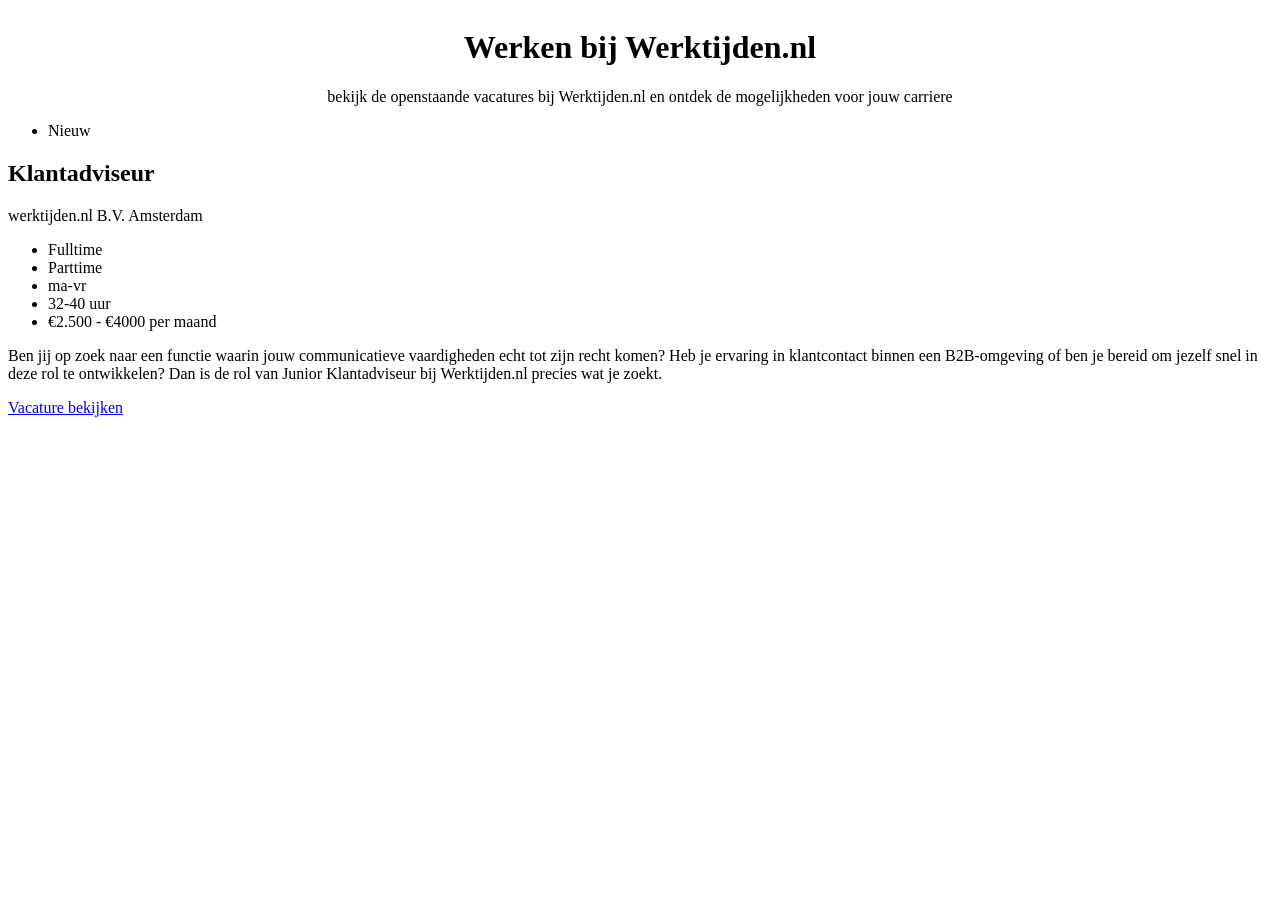
==== index.html @ 9edf55e2 "#2 geprobeerd alles netjes te maken" ====
<!DOCTYPE html>
<html lang="en">
<head>
    <meta charset="UTF-8">
    <meta name="viewport" content="width=device-width, initial-scale=1.0">
    <title>Vacature</title>
    <link rel="stylesheet" href="werktijden.css">
</head>
<body>
    <div class="header-werktijden">
        <h1>Werken bij Werktijden.nl
            <span class="werktijden-groen"></span>
        </h1>
    </div>
    <div class="header-text">
        bekijk de openstaande vacatures bij Werktijden.nl en ontdek de mogelijkheden voor jouw carriere
    </div>
    <section class="card-container">
        <ul>
            <li :marker>
                Nieuw
            </li>
        </ul>

        <h2>Klantadviseur</h2>
        <p>werktijden.nl B.V. Amsterdam</p>

        <ul>
            <li :marker>Fulltime</li>
            <li :marker>Parttime</li>
            <li :marker>ma-vr</li>
            <li :marker>32-40 uur</li>
            <li :marker>€2.500 - €4000 per maand</li>
        </ul>

        <p>Ben jij op zoek naar een functie waarin jouw communicatieve vaardigheden echt tot zijn recht komen? Heb je ervaring in klantcontact binnen een B2B-omgeving of ben je bereid om jezelf snel in deze rol te ontwikkelen? Dan is de rol van Junior Klantadviseur bij Werktijden.nl precies wat je zoekt.</p>
        <a href="detail-pagina.html">Vacature bekijken</a>
    </section>
</body>
</html>
---- werktijden.css ----
.header-werktijden,
.header-text{
    display: flex;
    justify-content: center;
}
.werktijden-groen{
    color: hsl(161, 94%, 30%);
}
card-container{
    display: flex;
    flex-direction: column;
    
}
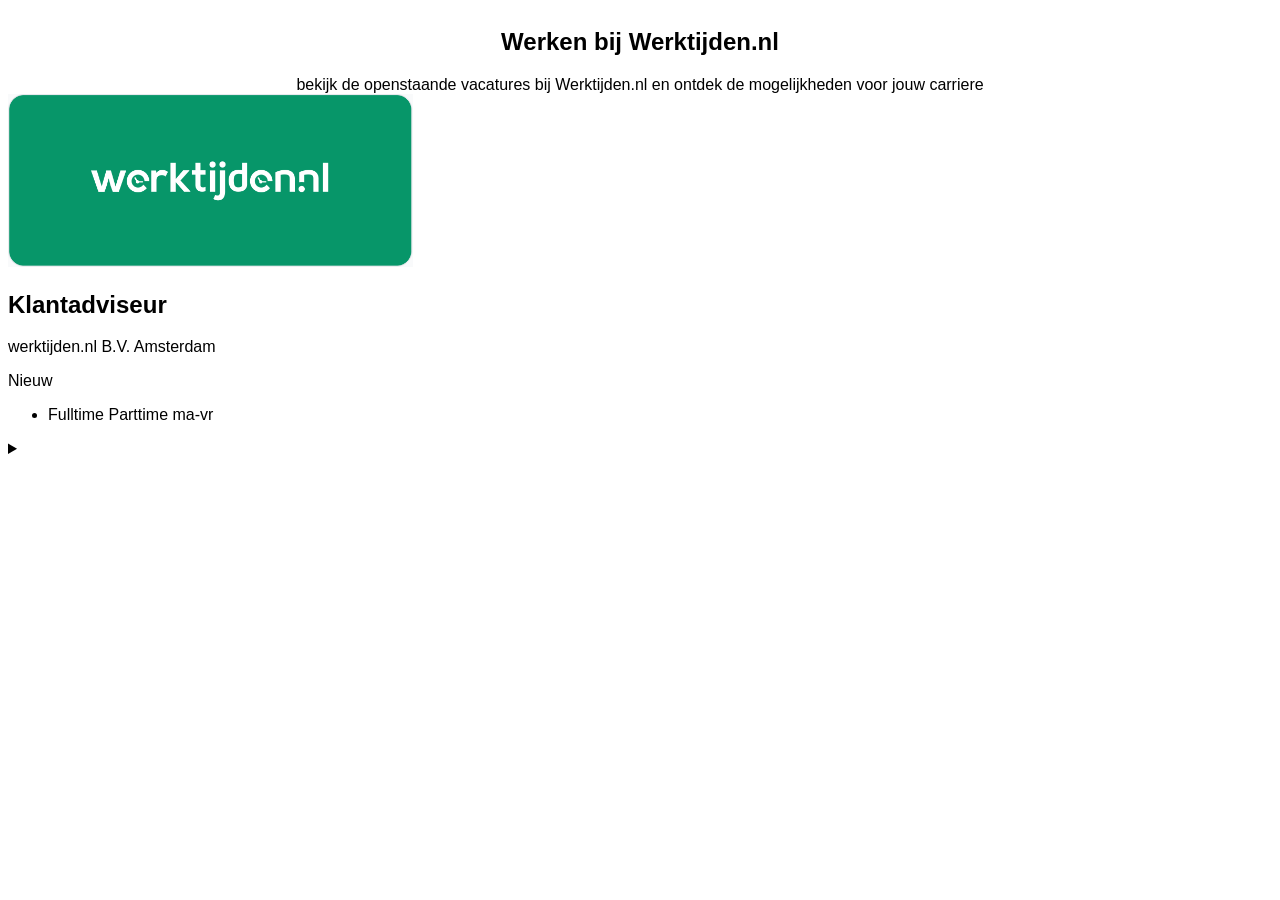
==== commit 9192fe1f: "#2 html verbeterd" ====
--- a/index.html
+++ b/index.html
@@ -4,37 +4,57 @@
     <meta charset="UTF-8">
     <meta name="viewport" content="width=device-width, initial-scale=1.0">
     <title>Vacature</title>
+    <link rel="stylesheet" href="styleguide-werktijden.css">
     <link rel="stylesheet" href="werktijden.css">
 </head>
 <body>
-    <div class="header-werktijden">
-        <h1>Werken bij Werktijden.nl
-            <span class="werktijden-groen"></span>
+    <article class="header-werktijden">
+        <h1>Werken bij
+            <span class="werktijden-green">Werktijden.nl</span>
         </h1>
-    </div>
-    <div class="header-text">
+    </article>
+
+    <article class="header-text">
         bekijk de openstaande vacatures bij Werktijden.nl en ontdek de mogelijkheden voor jouw carriere
-    </div>
+    </article>
+
     <section class="card-container">
-        <ul>
-            <li :marker>
-                Nieuw
-            </li>
-        </ul>
+        <img src="img/Scherm­afbeelding 2026-01-10 om 09.10.29.png" width="405px" alt="">
+        <article class="job-header">
+            <article class="job-title">
+                <h2>Klantadviseur</h2>
+                <p>werktijden.nl B.V. Amsterdam</p>
+            </article>
+            <p class="border-new">
+                <span class="title-new">Nieuw</span>
+            </p>
+        </article>
 
-        <h2>Klantadviseur</h2>
-        <p>werktijden.nl B.V. Amsterdam</p>
+        <article class="employment-primary-info">
+            <ul>
+                <li>
+                    <span class="primary-info">Fulltime</span>
+                    <span class="primary-info">Parttime</span>
+                    <span class="primary-info">ma-vr</span>
+                </li>
+            </ul>
+        </article>
+        <details>
+            <summary class="click-for-more"></summary>
 
-        <ul>
-            <li :marker>Fulltime</li>
-            <li :marker>Parttime</li>
-            <li :marker>ma-vr</li>
-            <li :marker>32-40 uur</li>
-            <li :marker>€2.500 - €4000 per maand</li>
-        </ul>
+            <p class="info-vacancy">Ben jij op zoek naar een functie waarin jouw communicatieve vaardigheden echt tot zijn recht komen? Heb je ervaring in klantcontact binnen een B2B-omgeving of ben je bereid om jezelf snel in deze rol te ontwikkelen? Dan is de rol van Junior Klantadviseur bij Werktijden.nl precies wat je zoekt.</p>
+            
+            <article class="employment-secondary-info">
+            <ul>
+                <li>
+                    <span class="secondary-info">€2.500 - €4000 per maand</span>
+                    <span class="secondary-info"> 32-40 uur</span>
+                </li>
+            </ul>
+            </article>
 
-        <p>Ben jij op zoek naar een functie waarin jouw communicatieve vaardigheden echt tot zijn recht komen? Heb je ervaring in klantcontact binnen een B2B-omgeving of ben je bereid om jezelf snel in deze rol te ontwikkelen? Dan is de rol van Junior Klantadviseur bij Werktijden.nl precies wat je zoekt.</p>
-        <a href="detail-pagina.html">Vacature bekijken</a>
+            <a class="view-vacancy" href="detail-pagina.html">Vacature bekijken</a> 
+        </details>
     </section>
 </body>
 </html>
--- a/styleguide-werktijden.css
+++ b/styleguide-werktijden.css
@@ -0,0 +1,105 @@
+*{
+  font-family: inter, sans-serif;
+  box-sizing: border-box;
+}
+
+h1,
+h2,
+h3,
+h4,
+h5,
+h6 {
+  font-family: Arial, Helvetica, sans-serif;
+}
+
+:root{
+  /* Variablen kleuren  */
+  --primary-color: hsl(161, 94%, 30%);
+  --primary-background-color: hsl(0, 0%, 100%);
+  --secondary-background-color: hsl(210, 20%, 98%);
+
+  /* Variablen kleuren  (tekst + border) */
+  --light-text:hsl(0, 0%, 100%);
+  --dark-text: hsl(219, 17%, 27%);
+  --border-color: hsl(220, 13%, 91%);
+
+  /* Variabelen Typografie */
+  --font-size-h1: 4.5rem;
+  --font-size-h2: 1.5rem;
+  --font-size-h3: 1rem;
+  --font-size-p-s: 1rem;
+  --font-size-p-m: 1.3rem;
+  --font-size-p-l: 1.5rem;
+  --font-size-p-xl: 2rem;
+
+  --font-weight-light: 400;
+  --font-weight-normal: 500;
+  --font-weight-semibold: 600;
+  --font-weight-bold: 900;
+}
+
+@layer styleguide {
+
+    /* Kleuren */
+    .primary-color{
+      background-color: var(--primary-color);
+    }
+
+    .container-color{
+      background-color: var(--container-color);
+    }
+
+    .section-background{
+      background-color: var(--section-background);
+    }
+
+    .light-text{
+      background-color: var(--light-text);
+    }
+
+    .dark-text{
+      background-color: var(--dark-text);
+    }
+
+    .border-color{
+      background-color: var(--border-color);
+    }
+
+    /* Typografie */
+    .heading-1 {
+        font-size: 32px;
+        font-family: Arial, Helvetica, sans-serif;
+        color: var(--dark-text);
+    }
+
+    .heading-2 {
+        font-size: 24px;
+        font-family: Arial, Helvetica, sans-serif;
+        color: var(--dark-text);
+    }
+
+    .heading-3 {
+        font-size: 19px;
+        font-family: Arial, Helvetica, sans-serif;
+        color: var(--dark-text);
+    }
+
+    .heading-4 {
+        font-size: 16px;
+        font-family: Arial, Helvetica, sans-serif;
+        color: var(--dark-text);
+    }
+
+    .heading-5 {
+        font-size: 13px;
+        font-family: Arial, Helvetica, sans-serif;
+        color: var(--dark-text);
+    }
+
+    .heading-6 {
+        font-size: 11px;
+        font-family: Arial, Helvetica, sans-serif;
+        color: var(--dark-text);
+    }
+}
+
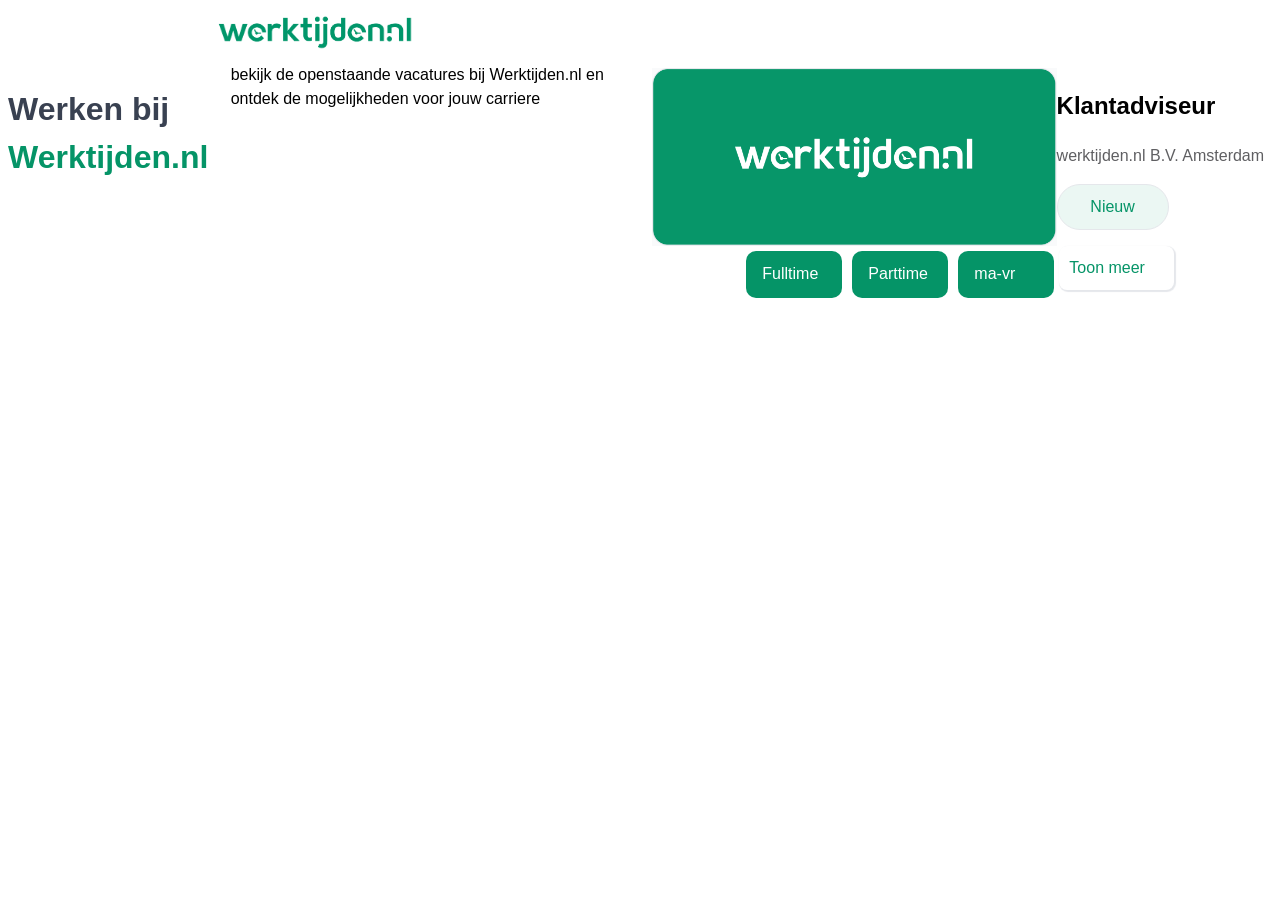
==== commit 5ffbddc3: "#2 article verwijderd (was niet nodig)" ====
--- a/index.html
+++ b/index.html
@@ -8,11 +8,14 @@
     <link rel="stylesheet" href="werktijden.css">
 </head>
 <body>
-    <article class="header-werktijden">
+    <header class="header-page">
+        <img src="img/Scherm­afbeelding 2026-01-19 om 09.24.06.png" width="200px" alt="logo">
+
+    </header>
+    <div class="header-vacture-page">
         <h1>Werken bij
             <span class="werktijden-green">Werktijden.nl</span>
         </h1>
-    </article>
 
     <article class="header-text">
         bekijk de openstaande vacatures bij Werktijden.nl en ontdek de mogelijkheden voor jouw carriere
--- a/styleguide-werktijden.css
+++ b/styleguide-werktijden.css
@@ -24,13 +24,14 @@
   --border-color: hsl(220, 13%, 91%);
 
   /* Variabelen Typografie */
-  --font-size-h1: 4.5rem;
-  --font-size-h2: 1.5rem;
-  --font-size-h3: 1rem;
-  --font-size-p-s: 1rem;
-  --font-size-p-m: 1.3rem;
-  --font-size-p-l: 1.5rem;
-  --font-size-p-xl: 2rem;
+  --font-size-h1: 2.5rem;
+  --font-size-h2: 2rem;
+  --font-size-h3: 1.5rem;
+
+  --font-size-p-s: 0.875rem;
+  --font-size-p-m: 1 rem;
+  --font-size-p-l: 1.125rem;
+  --font-size-p-xl: 1.25rem;
 
   --font-weight-light: 400;
   --font-weight-normal: 500;
--- a/werktijden.css
+++ b/werktijden.css
@@ -1,13 +1,366 @@
-.header-werktijden,
-.header-text{
-    display: flex;
-    justify-content: center;
-}
-.werktijden-groen{
-    color: hsl(161, 94%, 30%);
-}
-card-container{
-    display: flex;
-    flex-direction: column;
+/* Mobile min-width: 390 px */
+/* tablet min-width: 768px */
+/* laptop min-width: 1024 */
+
+*{
+    box-sizing: border-box;
+    border: 0 solid var(--border-color);
+    line-height: 1.5;
+    font-family: inter, Helvetica, sans-serif;
+}
+html {
+    interpolate-size: allow-keywords;
+}
+.header-page{
+    padding-left: 11em;
+    position: sticky;
+    top: 0;
+    background-color: #ffff;
+    width: 100%;
+
+    /* mobile */
+    @media (min-width: 390px) {
+        padding-left: 0;
+    }
+    /* tablet */
+    @media (min-width: 750px){
+        padding-left: 0;
+    }
+    /* laptop */
+    @media (min-width: 1024px ){
+        padding-left: 13em;
+    }
+}
+.header-vacture-page{
+    display: flex;
+    justify-content: center;
+}
+.p-text{
+    display: flex;
+    justify-content: center;
+    color: #5f5f62
+    /* line-height: 1.5em;
+    min-width: 48ch;
+    max-width: 72ch;
+    font-size: 16px;
+    font-weight: 500; */
+}
+.werktijden-green{
+    color: var(--primary-color);
+}
+h1{
+    color: var(--dark-text);
+}
+.card-container{
+    display: flex;
+    justify-content: center;
+    flex-wrap: wrap;
+    margin-top: 5px;
+}
+
+.card-jobs{
+    width: 450px;
+    border: 2px solid var(--primary-color);
+    border-radius: 1em;
+    box-shadow: 2px 2px 2px 2px var(--border-color);
+    margin: 1em;
+    padding: 1em;
+    text-align: center;
+    margin-top: 5em;
+}
+.job-info{
+    color: var(--dark-text);
+    display: flex;
+    margin: 5px;
+    margin-left: 0;
+    /* gap: 55px; */
+    justify-content: space-between;
+}
+
+.job-title {
+    max-width: 16rem;
+}
+
+.title-new{
+    display: flex;
+    justify-content: center;
+    align-items: center;
+    color: var(--primary-color);
+    border: 1px solid var(--border-color); 
+    border-radius: 1.5em;
+    width: 7em;
+    padding: 10px 10px 10px 10px;
+    background-color: #ebf7f3;
+}
+/* sales support medewerker (urgent) */
+.title-urgent{
+    display: flex;
+    justify-content: center;
+    align-items: center;
+    color: #FF5900;
+    border: 1px solid var(--border-color); 
+    border-radius: 1.5em;
+    width: 7em;
+    padding: 10px 10px 10px 10px;
+    background-color: #FFF3ED;
+}
+
+.job-title p{
+    color: #5f5f62;
+}
+
+.employment-primary-info li{
+    display: flex;
+    margin: 5px;
+    gap: 10px;
+}
+.primary-info{
+    border: 0px solid var(--border-color);
+    background-color: var(--primary-color);
+    color: var(--light-text);
+    font-weight: 400;
+    padding: 0.7em 1em;
+    margin: auto;
+    border-radius: 10px;
+    align-self: center;
+    font-weight: 400;
+    width: 6em;
+}
+@supports (interpolate-size: allow-keywords) {
+    details{
+        margin-top: 40px;
+        overflow: hidden;
+    }
+
+    details::details-content{
+        block-size: 0;
+        transition: block-size 1s;
+
+        transition: 
+            block-size 1s, 
+            content-visibility 1s allow-discrete;
+    }
+    details:open::details-content{
+        block-size: auto;
+    }
+}
+
+summary{
+    list-style: none;
+}
+
+summary::-webkit-details-marker {
+  /* Hides marker on Safari */
+  display: none;
+}
+summary::after {
+  content:"Toon meer";
+}
+
+details[open] summary::after {
+  content:"Toon minder";
+
+}
+
+.click-for-more{
+    background-color: var(--light-text);
+    color: var(--primary-color);
+    border: 2px var(--secondary-background-color);
+    box-shadow: 1px 1px 1px 1px var(--border-color);
+    cursor: pointer;
+    border-radius: 8px;
+    width: 115px;
+    margin: auto;
+    padding: 10px 10px 10px 10px;
+    transition: 0.6s;
+
+    &:hover{
+        background-color: var(--primary-color);
+        color: var(--light-text);
+    }
+}
+
+.info-vacancy{
+    color: var(--dark-text);
+    display: flex;
+    justify-content: center;
+    margin-top: 15px;
+    line-height: 1.5;
+    font-size: 16px;
+    min-width: 48ch;
+    max-width: 72ch;
+    font-weight: 400;
+}
+.employment-secondary-info{
+    display: flex;
+    margin: auto;
+    margin-top: 10px;
+    margin-bottom: 30px;
+    margin-left: 35px;
+    gap: 30px;
+
+}
+.secondary-info{
+    border: 0px solid var(--border-color);
+    background-color: var(--primary-color);
+    color: var(--light-text);
+    padding: 0.7em 1em;
+    border-radius: 10px;
+    align-self: center;
+    width: 6em;
+    /* display: flex;
+    margin: 5px;
+    gap: 10px; */
+}
+.view-vacancy{
+    text-decoration: none;
+    background-color: var(--light-text);
+    color: var(--primary-color);
+    border: 2px var(--secondary-background-color);
+    box-shadow: 1px 1px 1px 1px var(--border-color);
+    cursor: pointer;
+    border-radius: 8px;
+    width: 115px;
+    margin: 20px;
+    padding: 10px 10px 10px 10px;
+    transition: 0.6s;
+
+    &:hover{
+        background-color: var(--primary-color);
+        color: var(--light-text);
+    }
+}
+
+/* detail page */
+.text-heading{
+    font-size: var(--font-size-h1);
+}
+.function-proper-info{
+    border: 0px solid var(--border-color);
+    background-color: var(--primary-color);
+    color: var(--light-text);
+    font-weight: 400;
+    padding: 0.7em 1em;
+    border-radius: 10px;
+}
+ul{
+    list-style: none;
+    margin: 0;
+    padding: 0;
+}
+.card-body{
+    border: 0px solid var(--border-color);
+    width: 60em;
+    height: 111em;
+    border-radius: 2px;
+    margin: auto;
+    padding: 20px;
+    font-weight: 500;
+    font-size: 16px;
+    min-width: 48ch;
+    max-width: 72ch;
+}
+/* formulier */
+input[type=text], select, textarea {
+  width: 100%; 
+  padding: 12px; 
+  border: 1px solid var(--border-color); 
+  border-radius: 4px;
+  margin-top: 10px; 
+  margin-bottom: 16px; 
+  resize: vertical;
+}
+
+
+input[type=submit] {
+    border: 0px var(--border-color);
+    background-color: var(--primary-color);
+    color: var(--light-text);
+    font-weight: 400;
+    padding: 0.7em 1em;
+    border-radius: 10px;
+    align-self: center;
+    font-weight: 400;
+    width: 6em;
+    text-decoration: none;
+    box-shadow: 1px 1px 1px 1px var(--border-color);
+    transition: 0.6s;
+
+    &:hover{
+        background-color: #EBF7F3;
+        color: var(--primary-color)
+    }
+}
+.container-apply {
+  border-radius: 5px;
+  background-color: #f2f2f2;
+  padding: 20px;
+}
+
+/* pop-up "successfully applied" */
+.apply-succes{
+    position: fixed;
+    top: 8em;
+    bottom: 26em;
+    left: 15em;
+    background-color: var(--primary-color);
+    border-radius: 5px;
+    box-shadow: 0 2px 4px rgba( 0, 0, 0, 0.2);
+    padding: 30px 50px;
+    width: 650px;
+    max-width: 100%;
+    text-align: center;
+    color: var(--light-text);
+    visibility: hidden;
+}
+/* footer */
+.visually-hidden {
+  clip: rect(0 0 0 0);
+  clip-path: inset(50%);
+  height: 1px;
+  overflow: hidden;
+  position: absolute;
+  white-space: nowrap;
+  width: 1px;
+}
+footer{
+    margin-top: auto;
+    background-color: #101827;
+    padding: 60px 10%;
+    color: var(--primary-color);
+}
+nav{
+    display: flex;
+    flex-wrap: wrap;
+}
+.footer-col{
+    width: 25%;
+    text-decoration: none;
+}
+.footer-col h3{
+    position: relative;
+    margin-bottom: 30px;
+    font-weight: 600;
+    font-size: 16px;
+}
+.footer-col h3::before{
+    content: "";
+    position: absolute;
+    left: 0;
+    bottom: -6px;
+    height: 2px;
+    width: 40px;
+}
+ul li a{
+    display: block;
+    font-size: 16px;
+    text-transform: capitalize;
+    text-decoration: none;
+    color: var(--border-color);
+    transition: 0.4s;
     
-}+}
+ul li a:hover{
+    color: var(--primary-color);
+    padding-left: 2px;
+}
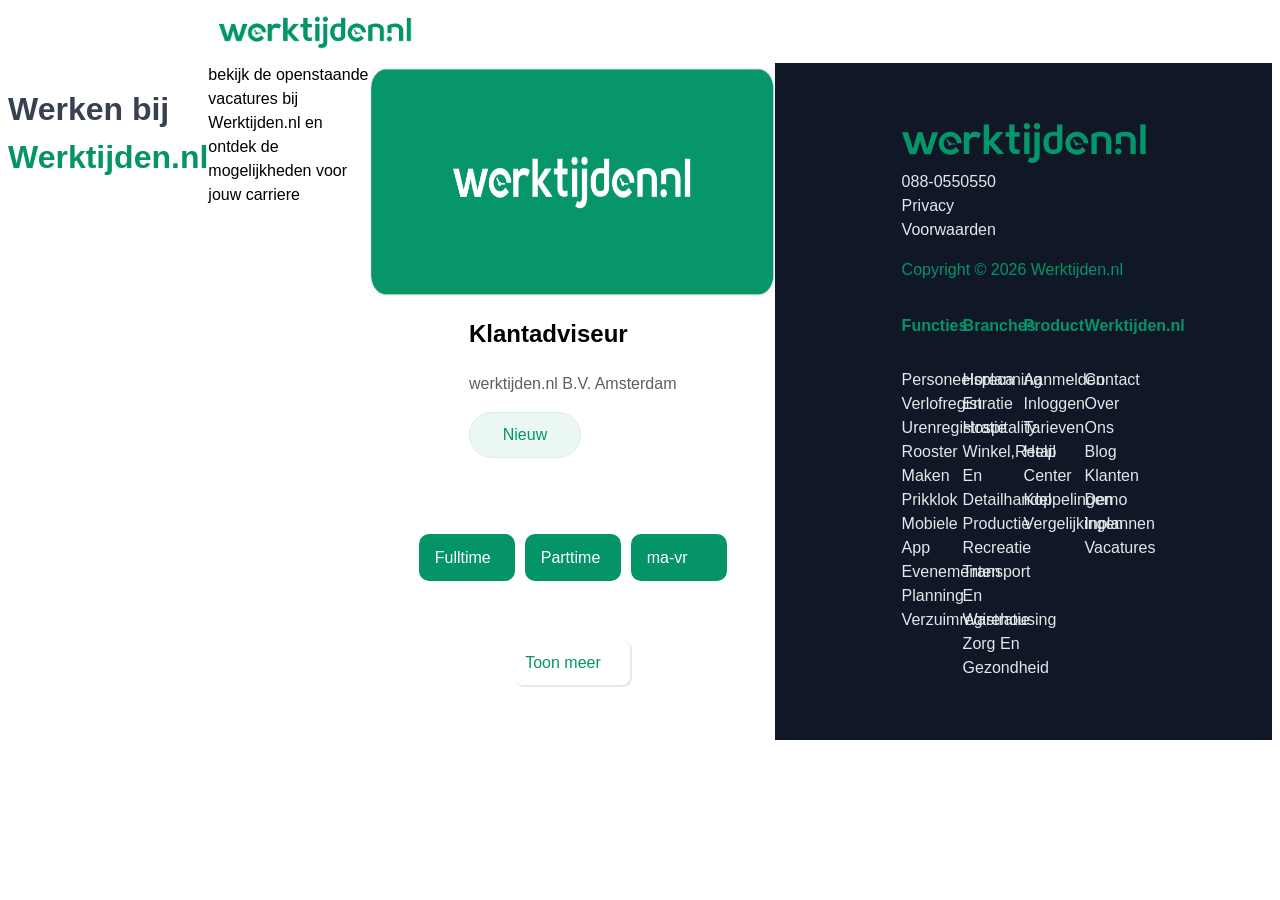
==== commit 517f1c32: "#2 footer toegevoegd" ====
--- a/index.html
+++ b/index.html
@@ -59,5 +59,141 @@
             <a class="view-vacancy" href="detail-pagina.html">Vacature bekijken</a> 
         </details>
     </section>
+     <!-- footer -->
+
+    <footer>
+   <h2 class="visually-hidden">footer links</h2>
+
+      <svg
+        width="244"
+        height="40"
+        viewBox="0 0 244 40"
+        fill="none"
+        xmlns="http://www.w3.org/2000/svg"
+      >
+        <path
+          d="M238.285 31.1113H243.626V1.39648H238.285V31.1113Z"
+          fill="#059669"
+        />
+        <path
+          d="M231.155 11.1435C229.422 9.54071 227.022 8.74023 223.949 8.74023C220.443 8.74023 217.074 9.546 213.84 11.1542V21.5021C214.635 21.2208 215.498 21.0623 216.41 21.0623C217.389 21.0623 218.308 21.2409 219.144 21.5569V13.8045C220.579 13.546 221.944 13.4167 223.238 13.4167C224.385 13.4167 225.326 13.5247 226.058 13.74C226.794 13.9554 227.32 14.2787 227.646 14.7096C227.966 15.1406 228.182 15.5535 228.29 15.9495C228.397 16.3439 228.45 16.8365 228.45 17.4255V31.1116H233.752V17.8778C233.752 14.9891 232.887 12.7443 231.155 11.1435Z"
+          fill="#059669"
+        />
+        <path
+          d="M20.4535 9.28711L25.2247 25.6756L30.2156 9.28711H36.18L28.5815 31.1991H22.309L20.0557 24.7479L18.1123 17.459L16.1686 24.7479L13.9164 31.1991H7.64222L0 9.28711H6.00864L10.9995 25.6756L15.7265 9.28711H20.4535Z"
+          fill="#059669"
+        />
+        <path
+          d="M66.8583 9.3336L67.2564 11.8509C68.9361 9.15775 71.1875 8.75977 73.397 8.75977C75.6503 8.75977 77.814 9.64314 79.0075 10.8355L76.5784 15.5184C75.4725 14.5903 74.4564 14.1052 72.6909 14.1052C69.8632 14.1052 67.2564 15.6066 67.2564 19.6259V31.1128H61.8672V9.3336H66.8583Z"
+          fill="#059669"
+        />
+        <path
+          d="M122.182 9.24596V31.1132H127.572V9.24596H122.182ZM128.058 3.19326C128.058 7.39067 121.695 7.39067 121.695 3.19326C121.695 -1.00192 128.058 -1.00192 128.058 3.19326Z"
+          fill="#059669"
+        />
+        <path
+          d="M131.897 3.14772C131.897 7.34578 138.259 7.34578 138.259 3.14772C138.259 -1.04924 131.897 -1.04924 131.897 3.14772ZM137.728 9.24449V31.1203C137.728 36.5105 135.386 40 130.483 40C128.892 40 127.214 39.5597 125.668 38.5424L127.612 34.3447C128.54 34.7887 129.424 35.0073 130.217 34.965C131.985 34.877 132.383 33.5071 132.383 31.1203V9.24449H137.728Z"
+          fill="#059669"
+        />
+        <path
+          d="M189.457 31.1116V11.1542C192.691 9.546 196.06 8.74023 199.565 8.74023C202.639 8.74023 205.038 9.54071 206.771 11.1435C208.504 12.7443 209.37 14.9891 209.37 17.8778V31.1116H204.067V17.4255C204.067 16.8365 204.014 16.3439 203.907 15.9495C203.799 15.5535 203.583 15.1406 203.261 14.7096C202.937 14.2787 202.411 13.9554 201.673 13.74C200.943 13.5247 200.002 13.4167 198.854 13.4167C197.561 13.4167 196.196 13.546 194.759 13.8045V31.1116H189.457Z"
+          fill="#059669"
+        />
+        <path
+          d="M81.6719 31.1112H87.0611V21.2672L95.5871 31.1112H102.08V30.7139L91.964 19.5888L101.07 9.43033V9.12243H94.6191L87.0611 18.0879V1.39648H81.6719V31.1112Z"
+          fill="#059669"
+        />
+        <path
+          d="M155.137 24.2594C155.137 25.825 153.814 26.6077 151.173 26.6077C149.51 26.6077 148.346 26.0388 147.68 24.9007C147.011 23.7606 146.678 21.9104 146.678 19.3462C146.678 16.8973 147.106 15.1862 147.958 14.2097C148.81 13.235 150.053 12.7472 151.685 12.7472C152.962 12.7611 154.115 12.8818 155.137 13.109V24.2594ZM155.137 9.00059C153.884 8.77405 152.679 8.658 151.515 8.658C148.262 8.658 145.771 9.60118 144.037 11.4856C142.304 13.3693 141.438 16.0825 141.438 19.6241C141.438 21.5732 141.685 23.2905 142.183 24.7757C142.682 26.2621 143.286 27.3887 143.994 28.1598C144.704 28.9268 145.542 29.552 146.499 30.0356C147.456 30.52 148.294 30.8176 149.013 30.9298C149.728 31.0449 150.447 31.1012 151.173 31.1012C154.285 31.1012 156.596 30.3818 158.109 28.9357C159.619 27.4939 160.377 25.7717 160.377 23.767V1.39648H155.137V9.00059Z"
+          fill="#059669"
+        />
+        <path
+          d="M107.25 9.13909H103.586V13.6342H107.25V23.9002C107.25 26.1445 107.868 27.9058 109.104 29.1849C110.339 30.4617 112.037 31.1011 114.196 31.1011C114.224 31.1011 114.259 31.1011 114.303 31.1011C115.509 31.1011 116.625 30.8892 117.646 30.4617V26.1368C116.923 26.4495 116.091 26.6057 115.154 26.6057C114.161 26.6057 113.468 26.4423 113.077 26.1166C112.687 25.7892 112.49 25.1572 112.49 24.2196V13.6342H117.646V9.13909H112.49V1.39648H107.25V9.13909Z"
+          fill="#059669"
+        />
+        <path
+          d="M219.59 28.3261C219.59 32.523 213.227 32.523 213.227 28.3261C213.227 24.1309 219.59 24.1309 219.59 28.3261Z"
+          fill="#059669"
+        />
+        <path
+          d="M179.595 20.4691H175.986C175.762 19.8236 175.152 19.3619 174.43 19.3619C174.375 19.3619 174.321 19.3654 174.267 19.3698L172.605 16.6256C172.381 16.2601 171.907 16.142 171.541 16.3644C171.175 16.5853 171.058 17.0618 171.281 17.4273L172.977 20.233C172.852 20.4636 172.781 20.7288 172.781 21.0091C172.781 21.9198 173.522 22.6571 174.43 22.6571C175.122 22.6571 175.715 22.23 175.958 21.6244H179.595C179.913 21.6244 180.172 21.3654 180.172 21.046C180.172 20.7269 179.913 20.4691 179.595 20.4691Z"
+          fill="#059669"
+        />
+        <path
+          d="M186.412 20.2467C186.412 20.2311 186.415 20.2157 186.415 20.2015C186.415 13.8435 181.243 8.67188 174.883 8.67188C168.527 8.67188 163.355 13.8435 163.355 20.2015C163.355 26.5572 168.527 31.7287 174.883 31.7287C178.518 31.7287 181.755 30.0381 183.871 27.4043L180.347 23.88C179.161 25.6338 177.154 26.7901 174.883 26.7901C171.252 26.7901 168.296 23.8327 168.296 20.2015C168.296 16.5679 171.252 13.612 174.883 13.612C178.518 13.612 181.473 16.5679 181.473 20.2015C181.473 20.2157 181.471 20.2311 181.471 20.2467H186.412Z"
+          fill="#059669"
+        />
+        <path
+          d="M52.9987 20.4688H49.389C49.1647 19.8232 48.555 19.3617 47.8348 19.3617C47.7787 19.3617 47.7243 19.3645 47.671 19.3697L46.008 16.6257C45.787 16.2599 45.3108 16.1422 44.943 16.3642C44.5776 16.5854 44.4612 17.0616 44.6822 17.427L46.381 20.2321C46.2578 20.4633 46.1867 20.7288 46.1867 21.0093C46.1867 21.9198 46.925 22.657 47.8348 22.657C48.5259 22.657 49.119 22.2297 49.3627 21.6244H52.9987C53.3184 21.6244 53.5753 21.3656 53.5753 21.046C53.5753 20.7269 53.3184 20.4688 52.9987 20.4688Z"
+          fill="#059669"
+        />
+        <path
+          d="M59.8143 20.2446C59.8143 20.229 59.8181 20.2136 59.8181 20.1991C59.8181 13.8411 54.6461 8.66992 48.288 8.66992C41.9298 8.66992 36.7578 13.8411 36.7578 20.1991C36.7578 26.5551 41.9298 31.7268 48.288 31.7268C51.9189 31.7268 55.1606 30.0362 57.2757 27.4024L53.75 23.8781C52.566 25.6314 50.5593 26.7882 48.288 26.7882C44.6546 26.7882 41.6986 23.8308 41.6986 20.1991C41.6986 16.5656 44.6546 13.6098 48.288 13.6098C51.9189 13.6098 54.876 16.5656 54.876 20.1991C54.876 20.2136 54.8746 20.229 54.8746 20.2446H59.8143Z"
+          fill="#059669"
+        />
+      </svg>
+
+      <nav>
+        <ul>
+          <li><a href="tel:088-0550550">088-0550550</a></li>
+          <li><a href="#todo">Privacy</a></li>
+          <li><a href="#todo">Voorwaarden</a></li>
+        </ul>
+      </nav>
+      <p>Copyright © 2026 Werktijden.nl</p>
+
+      <nav>
+        <section class="footer-col">
+          <h3>Functies</h3>
+          <ul>
+            <li><a href="#todo">Personeelsplanning</a></li>
+            <li><a href="#todo">Verlofregistratie</a></li>
+            <li><a href="#todo">Urenregistratie</a></li>
+            <li><a href="#todo">Rooster maken</a></li>
+            <li><a href="#todo">Prikklok</a></li>
+            <li><a href="#todo">Mobiele app</a></li>
+            <li><a href="#todo">Evenementen planning</a></li>
+            <li><a href="#todo">Verzuimregistratie</a></li>
+          </ul>
+        </section>
+
+        <section class="footer-col">
+          <h3>Branches</h3>
+          <ul>
+            <li><a href="#todo">Horeca en hospitality</a></li>
+            <li><a href="#todo">Winkel,retail en detailhandel</a></li>
+            <li><a href="#todo">Productie</a></li>
+            <li><a href="#todo">Recreatie</a></li>
+            <li><a href="#todo">Transport en warehousing</a></li>
+            <li><a href="#todo">Zorg en gezondheid</a></li>
+          </ul>
+        </section>
+
+        <section class="footer-col">
+          <h3>Product</h3>
+          <ul>
+            <li><a href="#todo">Aanmelden</a></li>
+            <li><a href="#todo">Inloggen</a></li>
+            <li><a href="#todo">Tarieven</a></li>
+            <li><a href="#todo">Help center</a></li>
+            <li><a href="#todo">Koppelingen</a></li>
+            <li><a href="#todo">Vergelijkingen</a></li>
+          </ul>
+        </section>
+
+        <section class="footer-col">
+          <h3>Werktijden.nl</h3>
+          <ul>
+            <li><a href="#todo">Contact</a></li>
+            <li><a href="#todo">Over ons</a></li>
+            <li><a href="#todo">Blog</a></li>
+            <li><a href="#todo">Klanten</a></li>
+            <li><a href="#todo">Demo inplannen</a></li>
+            <li><a href="#todo">Vacatures</a></li>
+          </ul>
+        </section>
+      </nav>
+
+    </footer>
 </body>
 </html>
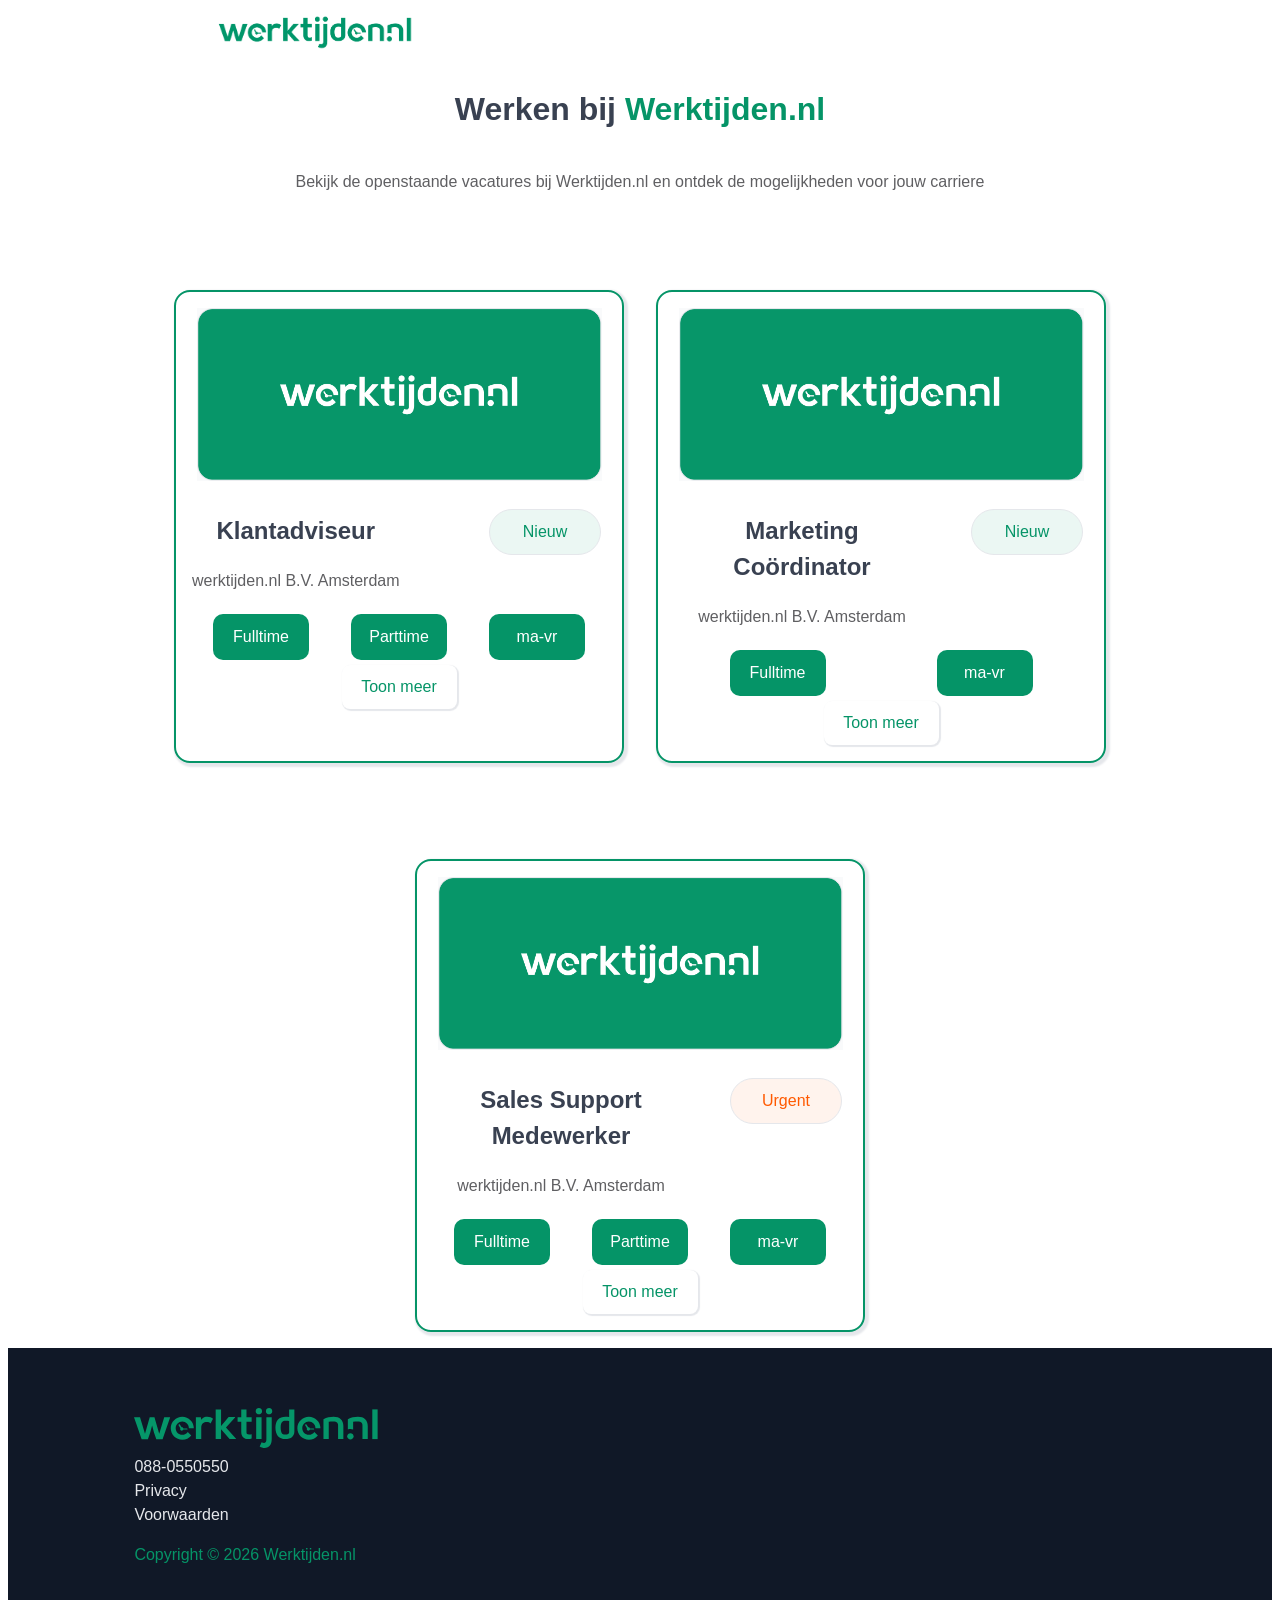
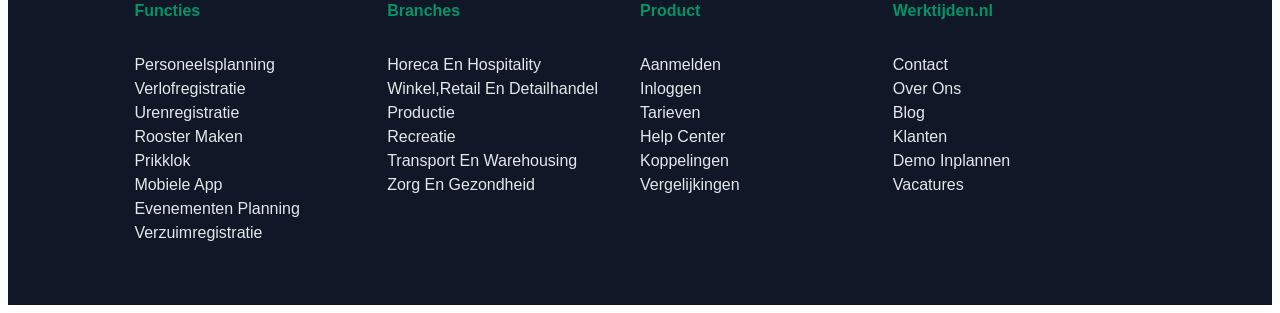
==== commit 2e7da7bc: "#2 html verbeterd" ====
--- a/index.html
+++ b/index.html
@@ -16,49 +16,130 @@
         <h1>Werken bij
             <span class="werktijden-green">Werktijden.nl</span>
         </h1>
-
-    <article class="header-text">
-        bekijk de openstaande vacatures bij Werktijden.nl en ontdek de mogelijkheden voor jouw carriere
-    </article>
-
-    <section class="card-container">
-        <img src="img/Scherm­afbeelding 2026-01-10 om 09.10.29.png" width="405px" alt="">
-        <article class="job-header">
-            <article class="job-title">
-                <h2>Klantadviseur</h2>
-                <p>werktijden.nl B.V. Amsterdam</p>
-            </article>
-            <p class="border-new">
-                <span class="title-new">Nieuw</span>
-            </p>
-        </article>
-
-        <article class="employment-primary-info">
-            <ul>
+        
+    </div>
+     <p class="p-text">
+        Bekijk de openstaande vacatures bij Werktijden.nl en ontdek de mogelijkheden voor jouw carriere
+    </p>
+
+    <!-- card Klantadviseur -->
+     <section class="card-container">
+        <article class="card-jobs">
+            <img src="img/Scherm­afbeelding 2026-01-10 om 09.10.29.png" width="405px" alt="logo">
+            <section class="job-info">
+                <div class="job-title">
+                    <h2>Klantadviseur</h2>
+                    <p>werktijden.nl B.V. Amsterdam</p>
+                </div>
+                <p class="border-new">
+                    <span class="title-new">Nieuw</span>
+                </p>
+            </section>
+
+            <ul class="employment-primary-info">
                 <li>
                     <span class="primary-info">Fulltime</span>
                     <span class="primary-info">Parttime</span>
                     <span class="primary-info">ma-vr</span>
                 </li>
             </ul>
+
+            <details>
+                <summary class="click-for-more"></summary>
+
+                <p class="info-vacancy">Ben jij op zoek naar een functie waarin jouw communicatieve vaardigheden echt tot zijn recht komen? Heb je ervaring in klantcontact binnen een B2B-omgeving of ben je bereid om jezelf snel in deze rol te ontwikkelen? Dan is de rol van Junior Klantadviseur bij Werktijden.nl precies wat je zoekt.</p>
+                
+                <ul class="employment-secondary-info">
+                    <li>
+                        <span class="secondary-info">€2.500 - €4000 per maand</span>
+                        <span class="secondary-info"> 32-40 uur</span>
+                    </li>
+                </ul>
+
+                <a class="view-vacancy" href="detail-pagina.html">Vacature bekijken</a> 
+            </details>
+        
         </article>
-        <details>
-            <summary class="click-for-more"></summary>
-
-            <p class="info-vacancy">Ben jij op zoek naar een functie waarin jouw communicatieve vaardigheden echt tot zijn recht komen? Heb je ervaring in klantcontact binnen een B2B-omgeving of ben je bereid om jezelf snel in deze rol te ontwikkelen? Dan is de rol van Junior Klantadviseur bij Werktijden.nl precies wat je zoekt.</p>
-            
-            <article class="employment-secondary-info">
-            <ul>
+
+        <!-- card Marketing Coördinator -->
+
+        <article class="card-jobs">
+            <img src="img/Scherm­afbeelding 2026-01-10 om 09.10.29.png" width="405px" alt="logo">
+            <section class="job-info">
+                <div class="job-title">
+                    <h2>Marketing Coördinator</h2>
+                    <p>werktijden.nl B.V. Amsterdam</p>
+                </div>
+                <p class="border-new">
+                    <span class="title-new">Nieuw</span>
+                </p>
+            </section>
+
+            <ul class="employment-primary-info">
                 <li>
-                    <span class="secondary-info">€2.500 - €4000 per maand</span>
-                    <span class="secondary-info"> 32-40 uur</span>
+                    <span class="primary-info">Fulltime</span>
+                    <span class="primary-info">ma-vr</span>
                 </li>
             </ul>
-            </article>
-
-            <a class="view-vacancy" href="detail-pagina.html">Vacature bekijken</a> 
-        </details>
-    </section>
+
+            <details>
+                <summary class="click-for-more"></summary>
+
+                <p class="info-vacancy">Heb jij een passie voor marketing en wil je graag in een bruisende omgeving aan de slag? We zoeken een enthousiaste, creatieve en gedreven Junior Marketing Coördinator die klaar is om samen met ons team het verschil te maken. Als je net je diploma hebt behaald of al wat ervaring hebt opgedaan in een marketingfunctie, maar vooral veel wil leren en doorgroeien, dan ben jij misschien wel de perfecte match.</p>
+                
+                <ul class="employment-secondary-info">
+                    <li>
+                        <span class="secondary-info">€2.500 - €4000 per maand</span>
+                        <span class="secondary-info">40 uur</span>
+                    </li>
+                </ul>
+
+                <a class="view-vacancy" href="#">Vacature bekijken</a> 
+            </details>
+            
+        </article>
+
+    <!-- card Sales Support Medewerker -->
+
+        <article class="card-jobs">
+            <img src="img/Scherm­afbeelding 2026-01-10 om 09.10.29.png" width="405px" alt="logo">
+            <section class="job-info">
+                <div class="job-title">
+                    <h2>Sales Support Medewerker</h2>
+                    <p>werktijden.nl B.V. Amsterdam</p>
+                </div>
+                <p class="border-urgent">
+                    <span class="title-urgent">Urgent</span>
+                </p>
+            </section>
+
+            <ul class="employment-primary-info">
+                <li>
+                    <span class="primary-info">Fulltime</span>
+                    <span class="primary-info">Parttime</span>
+                    <span class="primary-info">ma-vr</span>
+                </li>
+            </ul>
+
+            <details>
+                <summary class="click-for-more"></summary>
+
+                <p class="info-vacancy">Ben jij communicatief sterk? En heb je al ervaring in een soortgelijke functie of een functie waarin business-to-business klantcontact een belangrijke rol speelde? Lees dan snel verder!</p>
+                
+                <ul class="employment-secondary-info">
+                    <li>
+                        <span class="secondary-info">€2.500 - €4000 per maand</span>
+                        <span class="secondary-info"> 32-40 uur</span>
+                    </li>
+                </ul>
+
+                <a class="view-vacancy" href="#">Vacature bekijken</a> 
+            </details>
+            
+        </article>
+
+     </section>
+
      <!-- footer -->
 
     <footer>
@@ -195,5 +276,6 @@
       </nav>
 
     </footer>
+ 
 </body>
 </html>
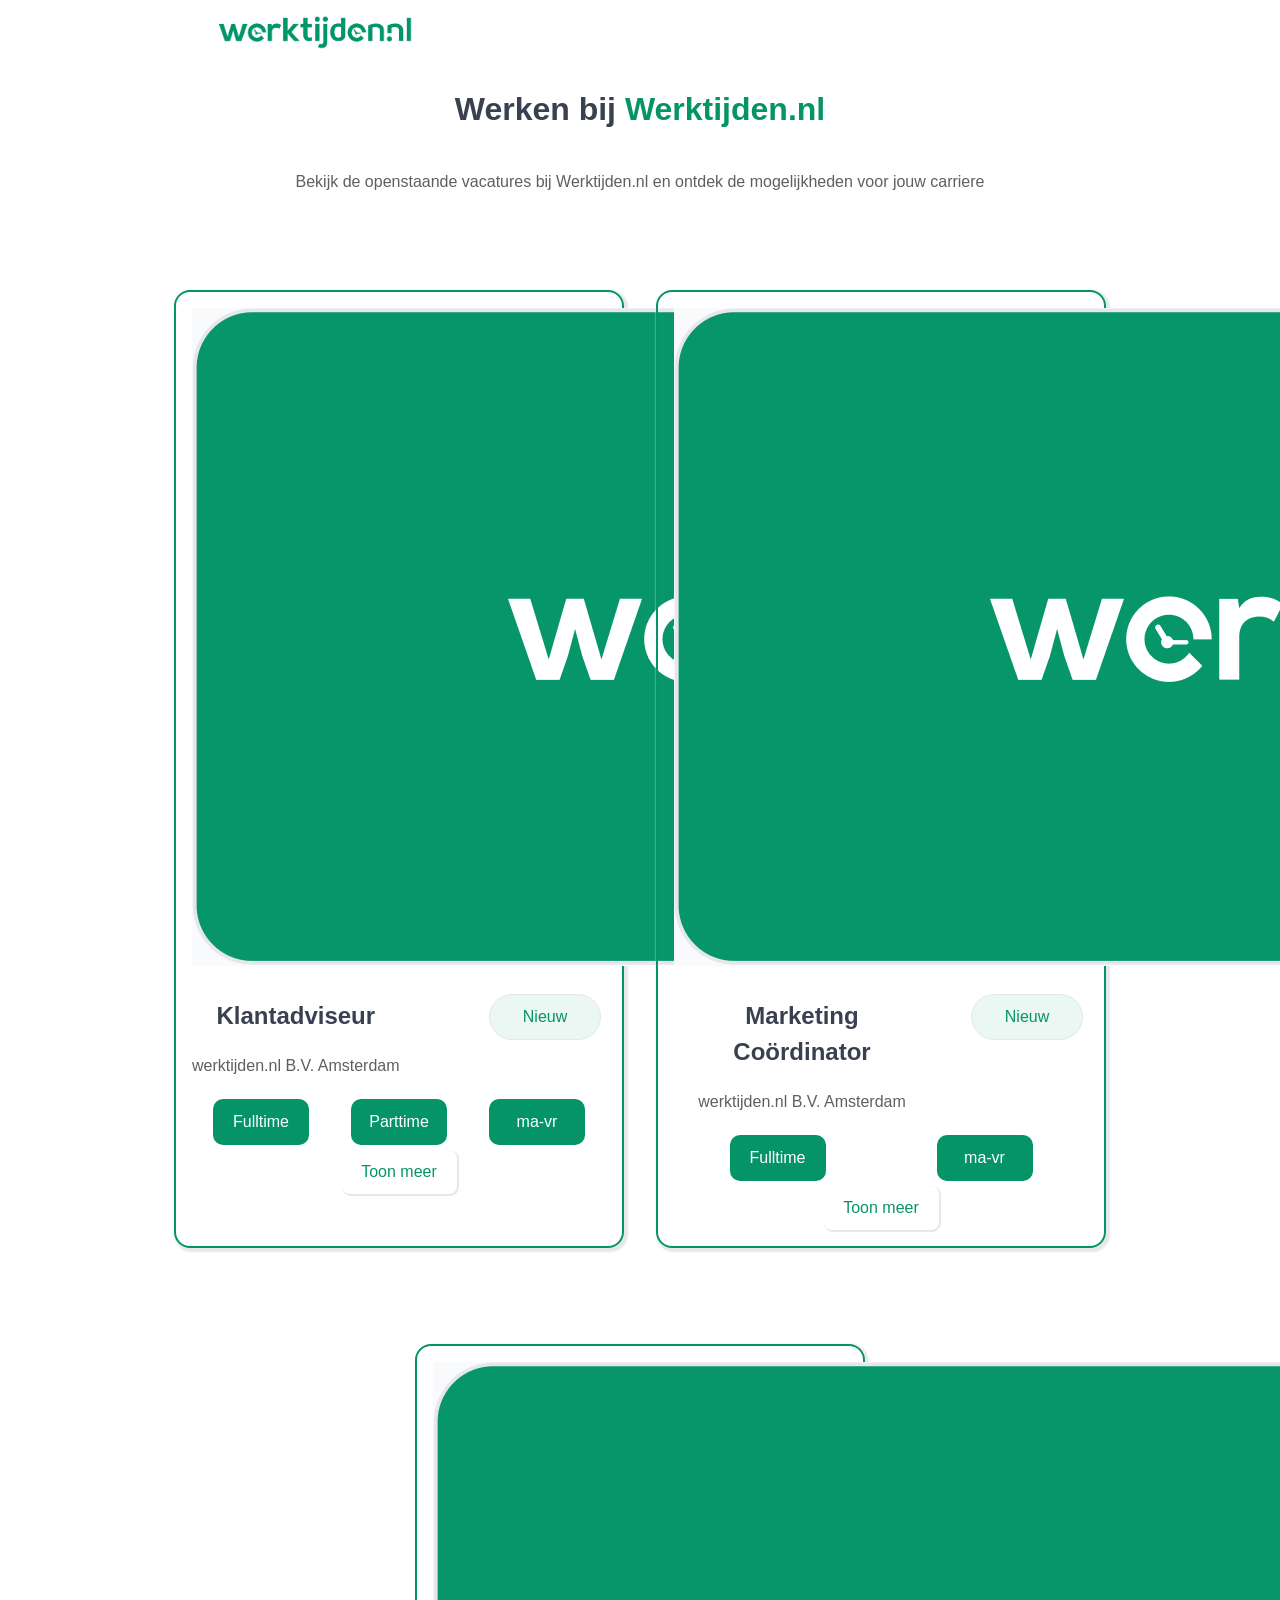
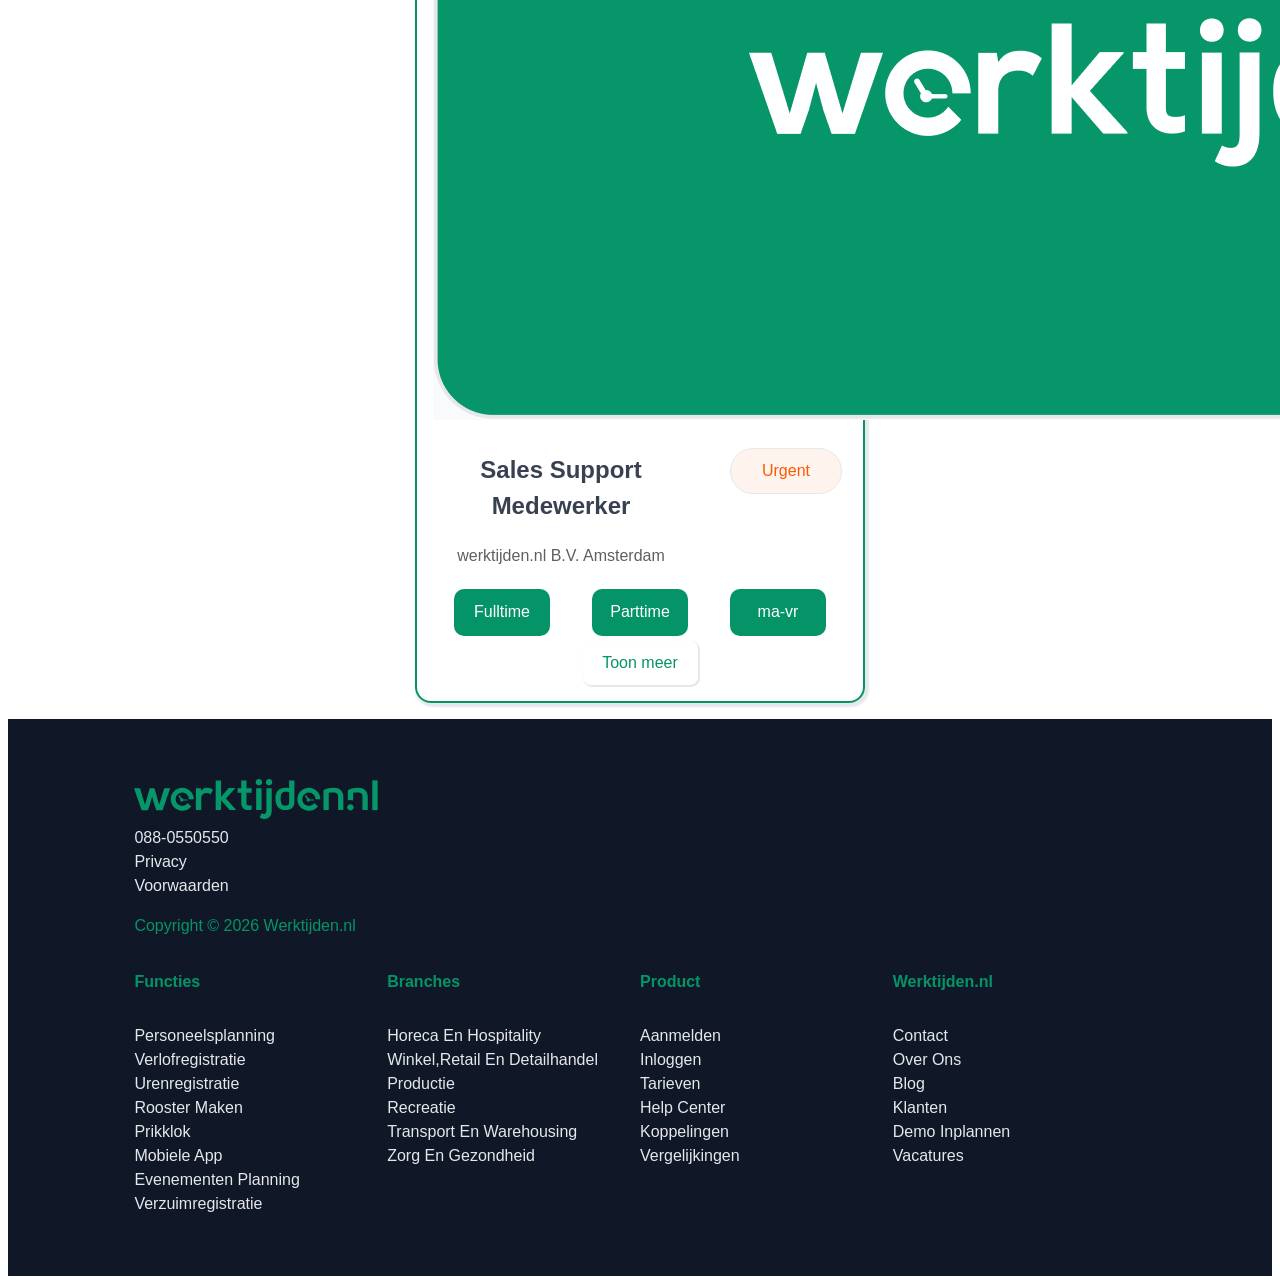
==== commit e38ce1e7: "#2 class toegevoegd aan img om de img responsive te maken" ====
--- a/index.html
+++ b/index.html
@@ -25,7 +25,7 @@
     <!-- card Klantadviseur -->
      <section class="card-container">
         <article class="card-jobs">
-            <img src="img/Scherm­afbeelding 2026-01-10 om 09.10.29.png" width="405px" alt="logo">
+            <img class="img-logo" src="img/Scherm­afbeelding 2026-01-10 om 09.10.29.png" alt="logo">
             <section class="job-info">
                 <div class="job-title">
                     <h2>Klantadviseur</h2>
@@ -64,7 +64,7 @@
         <!-- card Marketing Coördinator -->
 
         <article class="card-jobs">
-            <img src="img/Scherm­afbeelding 2026-01-10 om 09.10.29.png" width="405px" alt="logo">
+            <img class="img-logo" src="img/Scherm­afbeelding 2026-01-10 om 09.10.29.png" alt="logo">
             <section class="job-info">
                 <div class="job-title">
                     <h2>Marketing Coördinator</h2>
@@ -102,7 +102,7 @@
     <!-- card Sales Support Medewerker -->
 
         <article class="card-jobs">
-            <img src="img/Scherm­afbeelding 2026-01-10 om 09.10.29.png" width="405px" alt="logo">
+            <img class="img-logo" src="img/Scherm­afbeelding 2026-01-10 om 09.10.29.png" alt="logo">
             <section class="job-info">
                 <div class="job-title">
                     <h2>Sales Support Medewerker</h2>
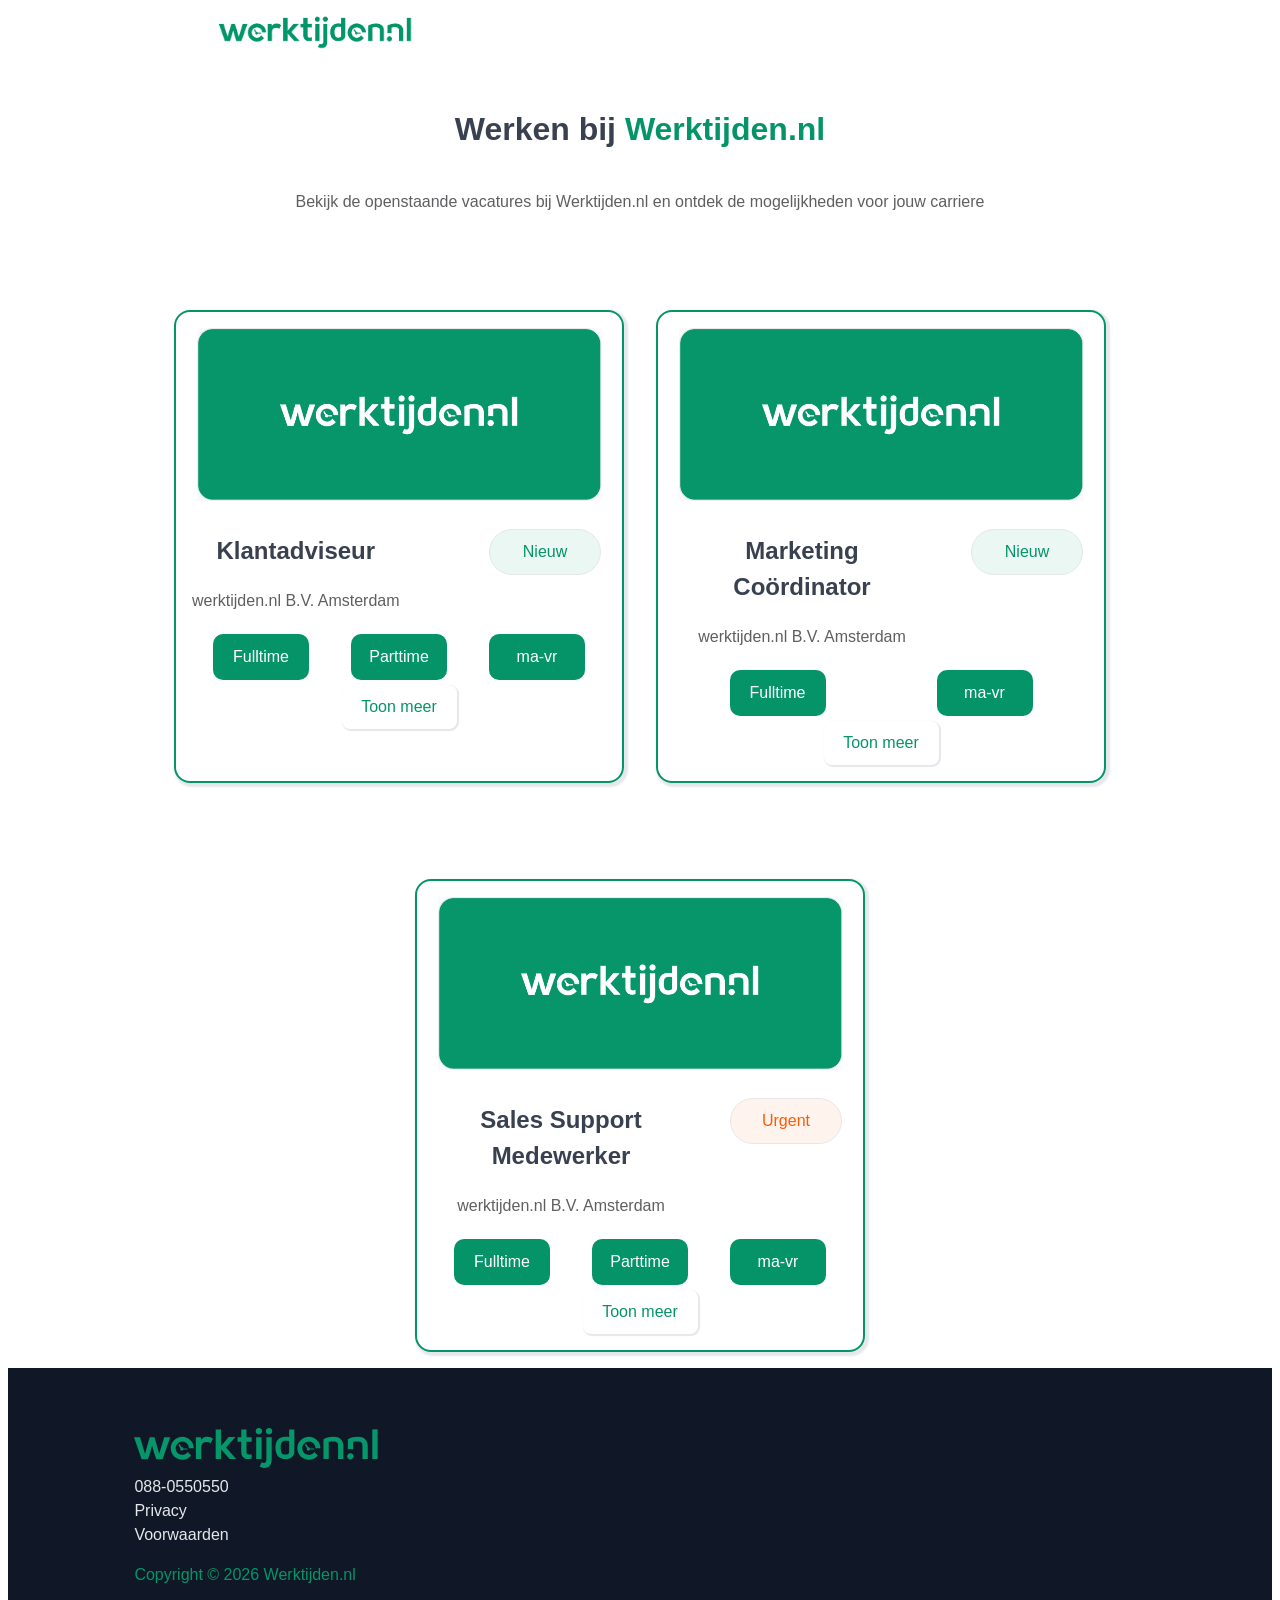
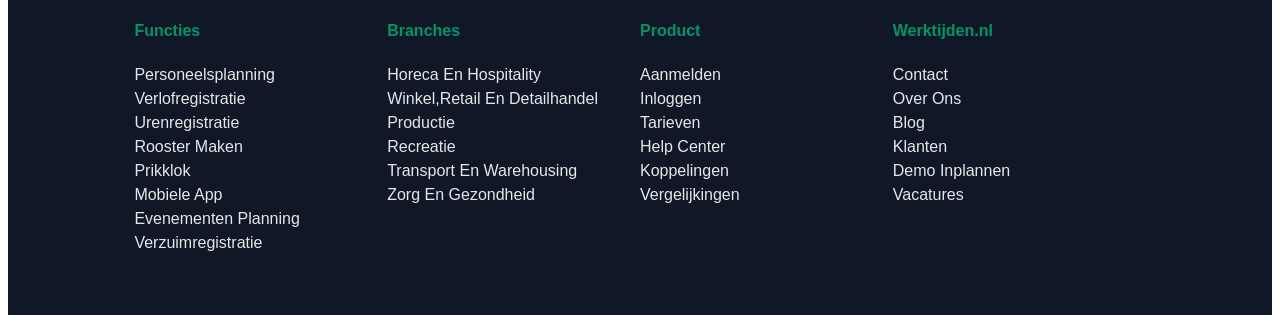
==== commit e1c4a0a5: "#10 js moet nog gefixed worden" ====
--- a/index.html
+++ b/index.html
@@ -6,6 +6,7 @@
     <title>Vacature</title>
     <link rel="stylesheet" href="styleguide-werktijden.css">
     <link rel="stylesheet" href="werktijden.css">
+    <script src="main.js" defer></script>
 </head>
 <body>
     <header class="header-page">
--- a/styleguide-werktijden.css
+++ b/styleguide-werktijden.css
@@ -24,12 +24,12 @@
   --border-color: hsl(220, 13%, 91%);
 
   /* Variabelen Typografie */
-  --font-size-h1: 2.5rem;
-  --font-size-h2: 2rem;
-  --font-size-h3: 1.5rem;
+  --font-size-h1: 1.5rem;
+  --font-size-h2: 1rem;
+  --font-size-h3: 1.25rem;
 
   --font-size-p-s: 0.875rem;
-  --font-size-p-m: 1 rem;
+  --font-size-p-m: 1rem;
   --font-size-p-l: 1.125rem;
   --font-size-p-xl: 1.25rem;
 
--- a/werktijden.css
+++ b/werktijden.css
@@ -34,16 +34,12 @@
 .header-vacture-page{
     display: flex;
     justify-content: center;
+    margin-top: 20px;
 }
 .p-text{
     display: flex;
     justify-content: center;
     color: #5f5f62
-    /* line-height: 1.5em;
-    min-width: 48ch;
-    max-width: 72ch;
-    font-size: 16px;
-    font-weight: 500; */
 }
 .werktijden-green{
     color: var(--primary-color);
@@ -56,6 +52,23 @@
     justify-content: center;
     flex-wrap: wrap;
     margin-top: 5px;
+
+    @media (max-width: 480px){
+        .card-jobs {
+            width: 90%;
+            max-width: 320px;
+            margin: auto;
+            margin-bottom: 20px;
+        }
+        .img-logo{
+            width: 90%;
+            max-width: 420px;
+            margin: auto;
+        }
+    }
+}
+.img-logo{
+    width:405px;
 }
 
 .card-jobs{
@@ -91,6 +104,12 @@
     width: 7em;
     padding: 10px 10px 10px 10px;
     background-color: #ebf7f3;
+}
+/* animation */
+.rotate{
+  animation-name: rotate;
+  animation-duration: 2s;
+  animation-iteration-count: 1;
 }
 /* sales support medewerker (urgent) */
 .title-urgent{
@@ -259,6 +278,21 @@
     font-size: 16px;
     min-width: 48ch;
     max-width: 72ch;
+
+    @media (max-width: 650px){
+        width: 90%;
+
+        .function-proper-info{
+            padding: 0.6em 0.6em;
+            font-size: 13px;
+        }
+        @media (min-width: 350px){
+            .function-proper-info{
+                padding: 0.6em 0.6em;
+                font-size: 11px;
+            }
+        }
+    }
 }
 /* formulier */
 input[type=text], select, textarea {
@@ -328,6 +362,14 @@
     background-color: #101827;
     padding: 60px 10%;
     color: var(--primary-color);
+
+    @media (max-width: 760px){
+
+        nav{
+            display: block;
+            flex-wrap: nowrap;
+        }
+    }
 }
 nav{
     display: flex;
@@ -339,7 +381,7 @@
 }
 .footer-col h3{
     position: relative;
-    margin-bottom: 30px;
+    margin-bottom: 20px;
     font-weight: 600;
     font-size: 16px;
 }
